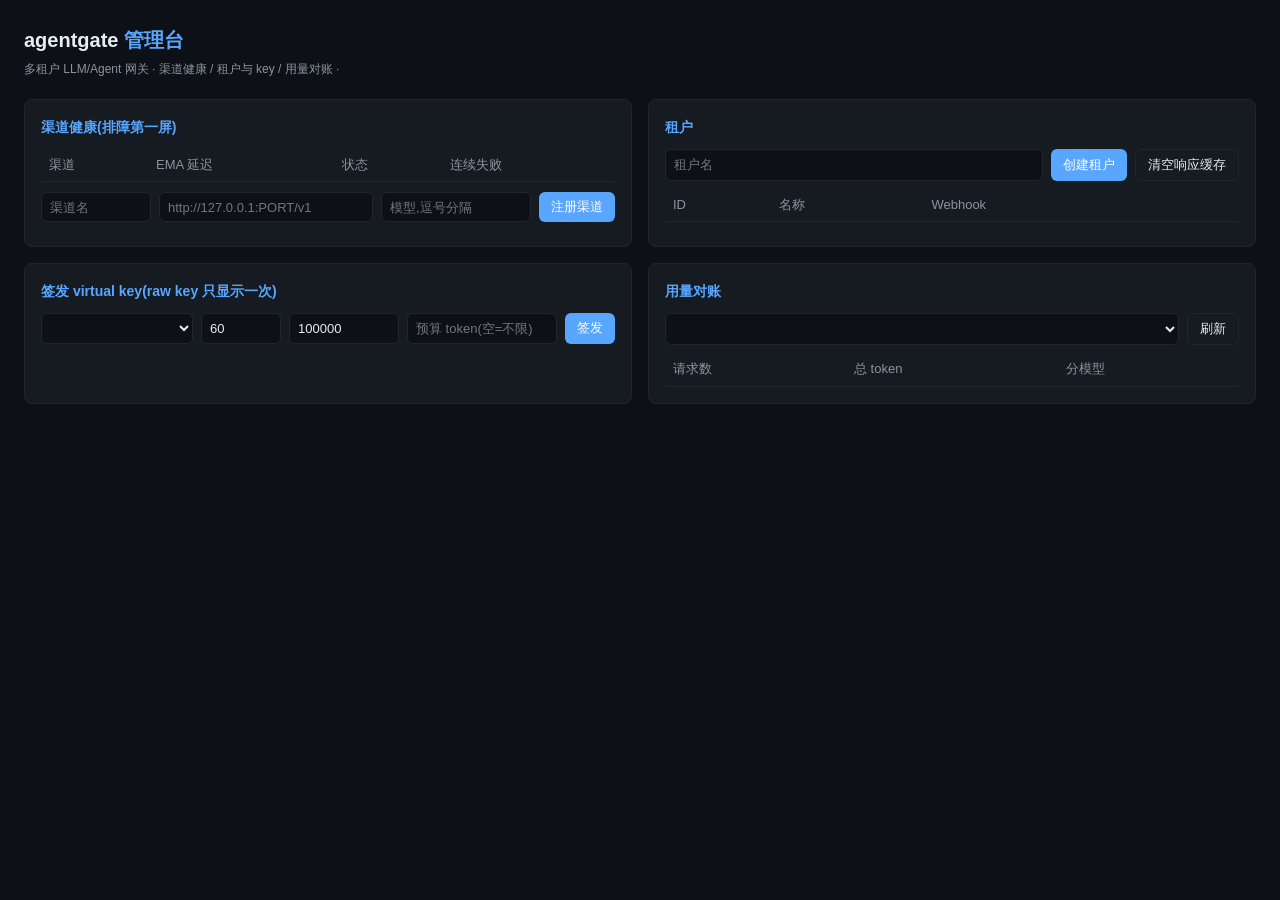
==== app/web/index.html @ cf0cd082 "feat: MCP 工具面(持久 loop)+ 精确响应缓存(租户隔离)+ 管理台 web + 渠道/租户查询 API + 传输错误分类重构" ====
<!DOCTYPE html>
<html lang="zh-CN">
<head>
<meta charset="utf-8">
<title>agentgate 管理台</title>
<style>
  :root { --bg:#0d1117; --card:#161b22; --line:#21262d; --fg:#e6edf3; --dim:#8b949e; --acc:#58a6ff; --ok:#3fb950; --warn:#d29922; --bad:#f85149; }
  * { box-sizing:border-box; margin:0; padding:0; }
  body { background:var(--bg); color:var(--fg); font:14px/1.6 "Segoe UI", "Microsoft YaHei", sans-serif; padding:24px; }
  h1 { font-size:20px; margin-bottom:4px; } h1 span { color:var(--acc); }
  .sub { color:var(--dim); font-size:12px; margin-bottom:20px; }
  .grid { display:grid; grid-template-columns:1fr 1fr; gap:16px; }
  .card { background:var(--card); border:1px solid var(--line); border-radius:8px; padding:16px; }
  .card h2 { font-size:14px; color:var(--acc); margin-bottom:10px; }
  table { width:100%; border-collapse:collapse; font-size:13px; }
  th, td { text-align:left; padding:6px 8px; border-bottom:1px solid var(--line); }
  th { color:var(--dim); font-weight:500; }
  .pill { display:inline-block; padding:1px 8px; border-radius:10px; font-size:12px; }
  .ok { background:rgba(63,185,80,.15); color:var(--ok); } .cool { background:rgba(248,81,73,.15); color:var(--bad); }
  button { background:var(--acc); color:#fff; border:0; border-radius:6px; padding:6px 12px; cursor:pointer; font-size:13px; }
  button.ghost { background:transparent; border:1px solid var(--line); color:var(--fg); }
  input, select { background:#0d1117; color:var(--fg); border:1px solid var(--line); border-radius:6px; padding:6px 8px; font-size:13px; }
  .row { display:flex; gap:8px; margin:8px 0; flex-wrap:wrap; }
  .keybox { margin-top:8px; padding:8px; background:#0d1117; border:1px dashed var(--warn); border-radius:6px; font-family:Consolas, monospace; font-size:12px; color:var(--warn); word-break:break-all; display:none; }
  .muted { color:var(--dim); }
  #toast { position:fixed; bottom:20px; right:20px; background:var(--card); border:1px solid var(--acc); border-radius:8px; padding:10px 14px; display:none; }
</style>
</head>
<body>
  <h1>agentgate <span>管理台</span></h1>
  <div class="sub">多租户 LLM/Agent 网关 · 渠道健康 / 租户与 key / 用量对账 · <span id="ver"></span></div>

  <div class="grid">
    <div class="card">
      <h2>渠道健康(排障第一屏)</h2>
      <table id="ch"><thead><tr><th>渠道</th><th>EMA 延迟</th><th>状态</th><th>连续失败</th></tr></thead><tbody></tbody></table>
      <div class="row" style="margin-top:10px">
        <input id="chName" placeholder="渠道名" style="width:110px">
        <input id="chUrl" placeholder="http://127.0.0.1:PORT/v1" style="flex:1">
        <input id="chModels" placeholder="模型,逗号分隔" style="width:150px">
        <button onclick="registerChannel()">注册渠道</button>
      </div>
    </div>

    <div class="card">
      <h2>租户</h2>
      <div class="row">
        <input id="tName" placeholder="租户名" style="flex:1">
        <button onclick="createTenant()">创建租户</button>
        <button class="ghost" onclick="purgeCache()">清空响应缓存</button>
      </div>
      <table id="tn"><thead><tr><th>ID</th><th>名称</th><th>Webhook</th><th></th></tr></thead><tbody></tbody></table>
    </div>

    <div class="card">
      <h2>签发 virtual key(raw key 只显示一次)</h2>
      <div class="row">
        <select id="kTenant" style="flex:1"></select>
        <input id="kRpm" type="number" value="60" style="width:80px" title="RPM">
        <input id="kTpm" type="number" value="100000" style="width:110px" title="TPM">
        <input id="kBudget" type="number" placeholder="预算 token(空=不限)" style="width:150px">
        <button onclick="issueKey()">签发</button>
      </div>
      <div id="keyOut" class="keybox"></div>
    </div>

    <div class="card">
      <h2>用量对账</h2>
      <div class="row"><select id="uTenant" style="flex:1" onchange="loadUsage()"></select><button class="ghost" onclick="loadUsage()">刷新</button></div>
      <table id="usage"><thead><tr><th>请求数</th><th>总 token</th><th>分模型</th></tr></thead><tbody></tbody></table>
    </div>
  </div>
  <div id="toast"></div>

<script>
const $ = s => document.querySelector(s);
const toast = m => { const t=$('#toast'); t.textContent=m; t.style.display='block'; setTimeout(()=>t.style.display='none',2500); };
const api = (p, opt) => fetch('/admin'+p, opt).then(async r => { const j = await r.json(); if (!r.ok) throw new Error(j.error?.message || r.status); return j; });

async function loadChannels(){
  const {channels} = await api('/channels');
  $('#ch tbody').innerHTML = channels.map(c => `<tr>
    <td><b>${c.name}</b><div class="muted">${(c.models||[]).join(', ')||'—'}</div></td>
    <td>${c.ema_ms} ms</td>
    <td>${c.cooling ? '<span class="pill cool">冷却中</span>' : '<span class="pill ok">健康</span>'}</td>
    <td>${c.fail_streak}</td></tr>`).join('');
}
async function registerChannel(){
  const models = $('#chModels').value.split(',').map(s=>s.trim()).filter(Boolean);
  await api('/channels', {method:'POST', headers:{'Content-Type':'application/json'},
    body: JSON.stringify({name:$('#chName').value, base_url:$('#chUrl').value, models})});
  toast('渠道已注册'); loadChannels();
}
async function loadTenants(){
  const {tenants} = await api('/tenants');
  $('#tn tbody').innerHTML = tenants.map(t => `<tr>
    <td class="muted">${t.id.slice(0,8)}…</td><td>${t.name}</td>
    <td class="muted">${t.webhook_url ? '已配置' : '—'}</td>
    <td><button class="ghost" onclick="pickTenant('${t.id}')">选入签发/对账</button></td></tr>`).join('');
  const opts = tenants.map(t => `<option value="${t.id}">${t.name}</option>`).join('');
  $('#kTenant').innerHTML = opts; $('#uTenant').innerHTML = opts;
}
function pickTenant(id){ $('#kTenant').value = id; $('#uTenant').value = id; loadUsage(); }
async function createTenant(){
  const {id} = await api('/tenants', {method:'POST', headers:{'Content-Type':'application/json'}, body: JSON.stringify({name:$('#tName').value})});
  toast('租户已创建 '+id.slice(0,8)); loadTenants();
}
async function issueKey(){
  const body = {name:'web', rpm_limit:+$('#kRpm').value, tpm_limit:+$('#kTpm').value};
  if ($('#kBudget').value) body.budget_tokens = +$('#kBudget').value;
  const {key} = await api(`/tenants/${$('#kTenant').value}/keys`, {method:'POST', headers:{'Content-Type':'application/json'}, body: JSON.stringify(body)});
  const out = $('#keyOut'); out.style.display='block'; out.textContent = 'raw key(仅此一次): '+key;
}
async function loadUsage(){
  const tid = $('#uTenant').value; if (!tid) return;
  const u = await api(`/tenants/${tid}/usage`);
  $('#usage tbody').innerHTML = `<tr><td>${u.requests}</td><td>${u.total_tokens}</td>
    <td class="muted">${Object.entries(u.by_model).map(([m,v])=>`${m}×${v.requests}`).join(' · ')||'—'}</td></tr>`;
}
async function purgeCache(){
  const {purged} = await api('/cache', {method:'DELETE'});
  toast('已清空 '+purged+' 条缓存');
}
(async () => {
  $('#ver').textContent = 'v' + (await (await fetch('/health')).json()).version;
  await loadChannels(); await loadTenants();
  if ($('#uTenant').value) await loadUsage();
  setInterval(loadChannels, 5000);  // 渠道健康 5s 自刷新
})();
</script>
</body>
</html>
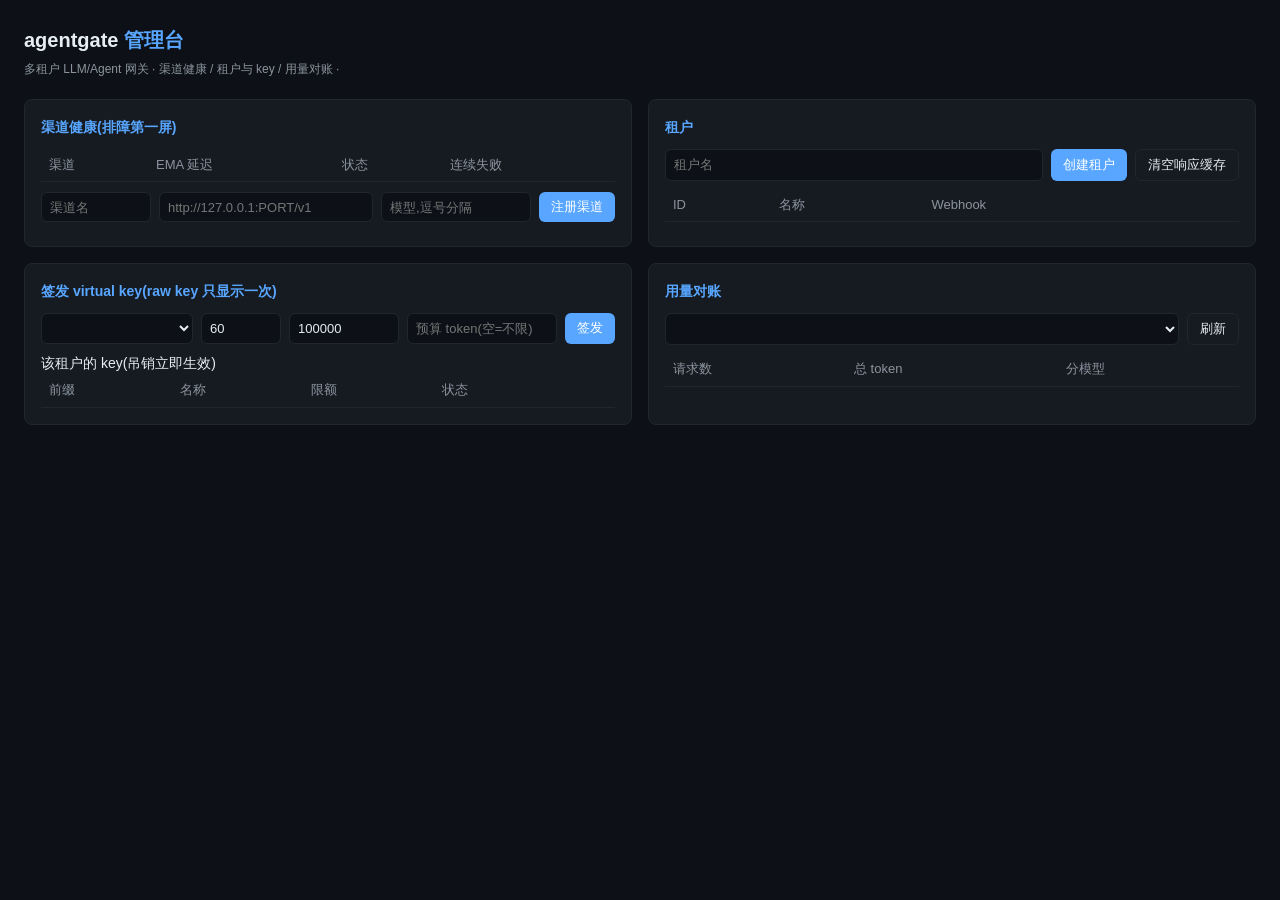
==== commit 6ce5adab: "feat: Playground 试玩台(SSE 逐字/TTFT/渠道/缓存命中实测显示)+ 管理台 v2(key 清单/吊销按钮)= 52 全绿" ====
--- a/app/web/index.html
+++ b/app/web/index.html
@@ -62,6 +62,8 @@
         <button onclick="issueKey()">签发</button>
       </div>
       <div id="keyOut" class="keybox"></div>
+      <label style="margin-top:12px">该租户的 key(吊销立即生效)</label>
+      <table id="klist"><thead><tr><th>前缀</th><th>名称</th><th>限额</th><th>状态</th><th></th></tr></thead><tbody></tbody></table>
     </div>
 
     <div class="card">
@@ -100,7 +102,22 @@
   const opts = tenants.map(t => `<option value="${t.id}">${t.name}</option>`).join('');
   $('#kTenant').innerHTML = opts; $('#uTenant').innerHTML = opts;
 }
-function pickTenant(id){ $('#kTenant').value = id; $('#uTenant').value = id; loadUsage(); }
+function pickTenant(id){ $('#kTenant').value = id; $('#uTenant').value = id; loadUsage(); loadKeyList(); }
+async function loadKeyList(){
+  const tid = $('#kTenant').value; if (!tid) return;
+  try {
+    const {keys} = await api(`/tenants/${tid}/keys`);
+    $('#klist tbody').innerHTML = keys.map(k => `<tr>
+      <td class="muted">${k.prefix}…</td><td>${k.name||'—'}</td>
+      <td class="muted">${k.rpm_limit}/min</td>
+      <td>${k.is_active ? '<span class="pill ok">有效</span>' : '<span class="pill cool">已吊销</span>'}</td>
+      <td>${k.is_active ? `<button class="ghost" onclick="revokeKey('${k.key_id}')">吊销</button>` : ''}</td></tr>`).join('') || '<tr><td colspan="5" class="muted">无</td></tr>';
+  } catch(e) { /* 租户刚创建时无 key,静默 */ }
+}
+async function revokeKey(kid){
+  await api(`/keys/${kid}/deactivate`, {method:'POST'});
+  toast('已吊销 ' + kid.slice(0,8)); loadKeyList();
+}
 async function createTenant(){
   const {id} = await api('/tenants', {method:'POST', headers:{'Content-Type':'application/json'}, body: JSON.stringify({name:$('#tName').value})});
   toast('租户已创建 '+id.slice(0,8)); loadTenants();
@@ -124,6 +141,7 @@
 (async () => {
   $('#ver').textContent = 'v' + (await (await fetch('/health')).json()).version;
   await loadChannels(); await loadTenants();
+  if ($('#kTenant').value) await loadKeyList();
   if ($('#uTenant').value) await loadUsage();
   setInterval(loadChannels, 5000);  // 渠道健康 5s 自刷新
 })();
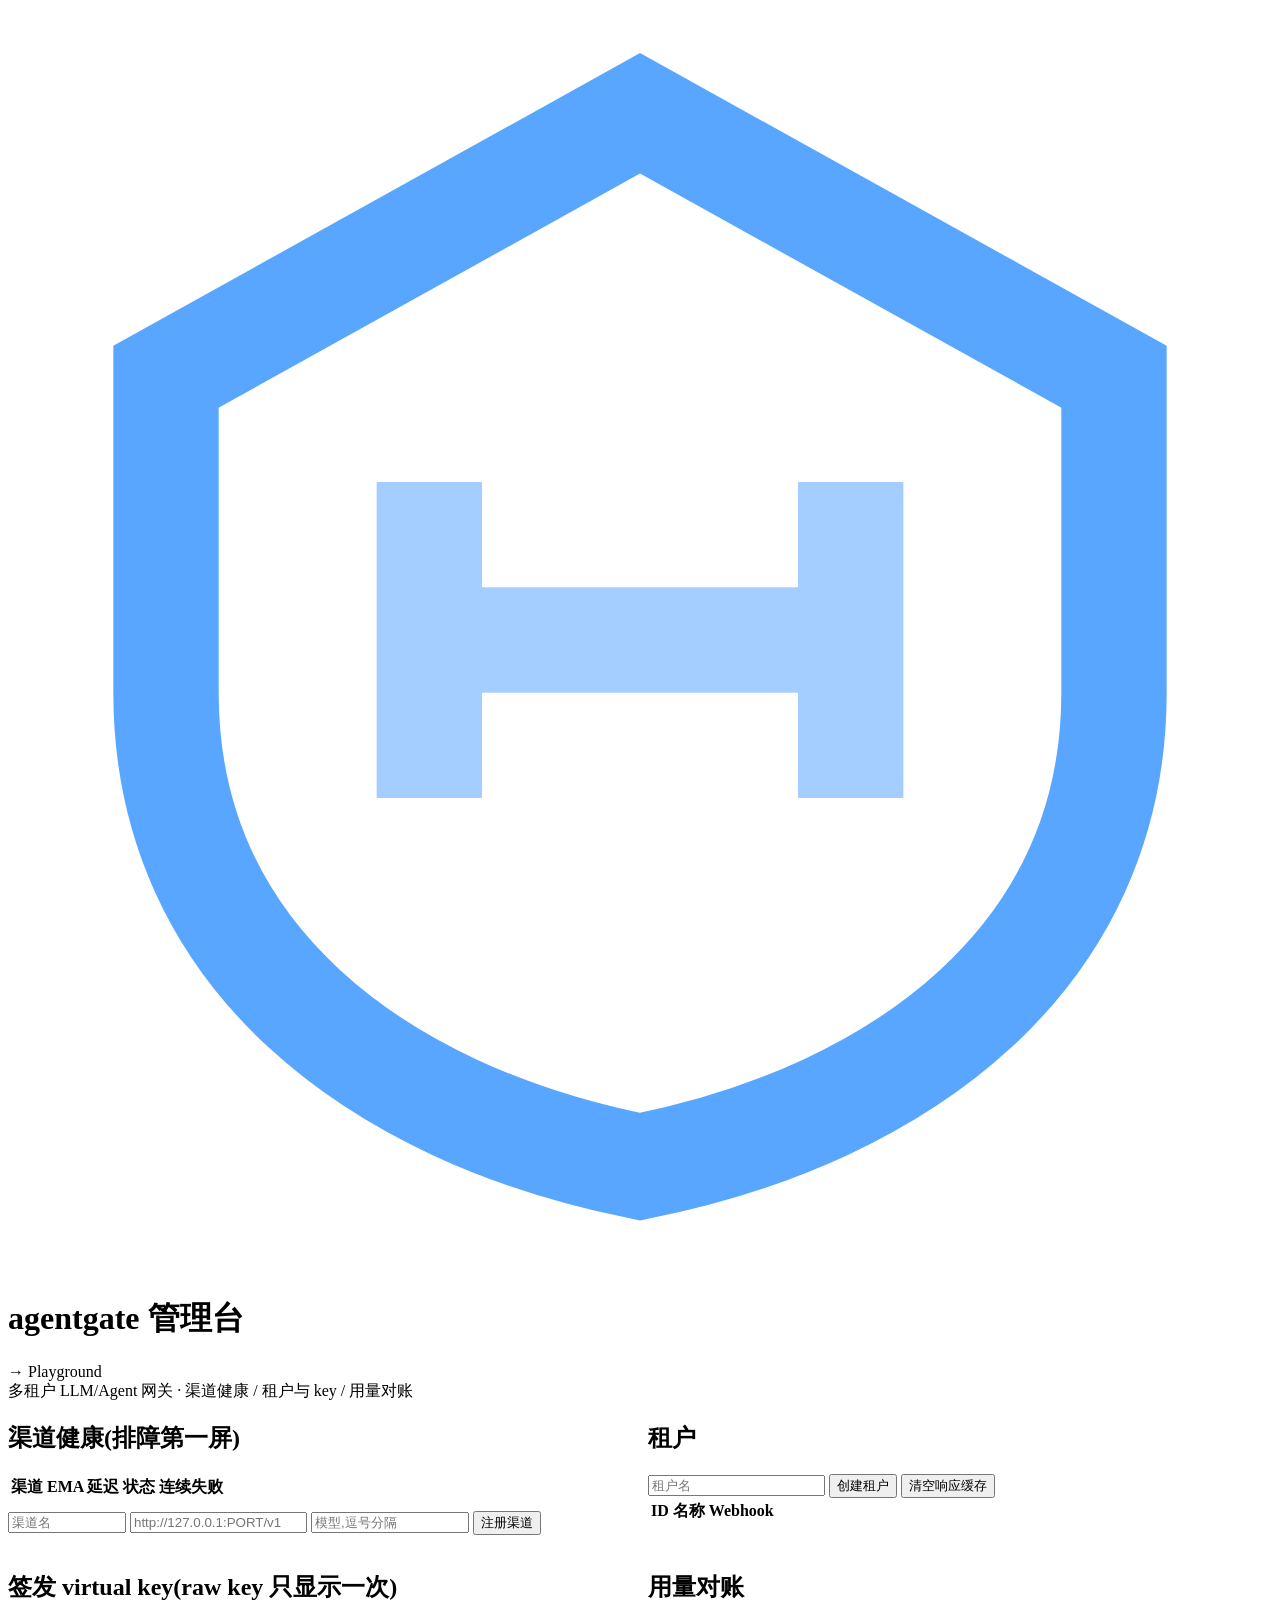
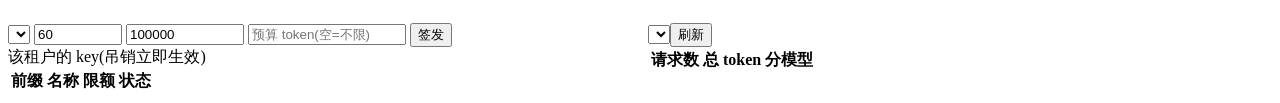
==== commit 3990c026: "feat: 前端视觉升级——共享设计系统 style.css(渐变辉光/玻璃卡片/悬停态)+ Playground 气泡流(Ctrl+Enter/TTFT 配色/历史药丸)+ 管理台头部状态条与 Pl" ====
--- a/app/web/index.html
+++ b/app/web/index.html
@@ -3,32 +3,19 @@
 <head>
 <meta charset="utf-8">
 <title>agentgate 管理台</title>
+<link rel="stylesheet" href="/web-static/style.css">
 <style>
-  :root { --bg:#0d1117; --card:#161b22; --line:#21262d; --fg:#e6edf3; --dim:#8b949e; --acc:#58a6ff; --ok:#3fb950; --warn:#d29922; --bad:#f85149; }
-  * { box-sizing:border-box; margin:0; padding:0; }
-  body { background:var(--bg); color:var(--fg); font:14px/1.6 "Segoe UI", "Microsoft YaHei", sans-serif; padding:24px; }
-  h1 { font-size:20px; margin-bottom:4px; } h1 span { color:var(--acc); }
-  .sub { color:var(--dim); font-size:12px; margin-bottom:20px; }
   .grid { display:grid; grid-template-columns:1fr 1fr; gap:16px; }
-  .card { background:var(--card); border:1px solid var(--line); border-radius:8px; padding:16px; }
-  .card h2 { font-size:14px; color:var(--acc); margin-bottom:10px; }
-  table { width:100%; border-collapse:collapse; font-size:13px; }
-  th, td { text-align:left; padding:6px 8px; border-bottom:1px solid var(--line); }
-  th { color:var(--dim); font-weight:500; }
-  .pill { display:inline-block; padding:1px 8px; border-radius:10px; font-size:12px; }
-  .ok { background:rgba(63,185,80,.15); color:var(--ok); } .cool { background:rgba(248,81,73,.15); color:var(--bad); }
-  button { background:var(--acc); color:#fff; border:0; border-radius:6px; padding:6px 12px; cursor:pointer; font-size:13px; }
-  button.ghost { background:transparent; border:1px solid var(--line); color:var(--fg); }
-  input, select { background:#0d1117; color:var(--fg); border:1px solid var(--line); border-radius:6px; padding:6px 8px; font-size:13px; }
-  .row { display:flex; gap:8px; margin:8px 0; flex-wrap:wrap; }
-  .keybox { margin-top:8px; padding:8px; background:#0d1117; border:1px dashed var(--warn); border-radius:6px; font-family:Consolas, monospace; font-size:12px; color:var(--warn); word-break:break-all; display:none; }
-  .muted { color:var(--dim); }
-  #toast { position:fixed; bottom:20px; right:20px; background:var(--card); border:1px solid var(--acc); border-radius:8px; padding:10px 14px; display:none; }
 </style>
 </head>
 <body>
-  <h1>agentgate <span>管理台</span></h1>
-  <div class="sub">多租户 LLM/Agent 网关 · 渠道健康 / 租户与 key / 用量对账 · <span id="ver"></span></div>
+  <div class="top">
+    <div class="logo"><svg viewBox="0 0 24 24" fill="none" stroke="#58a6ff" stroke-width="2"><path d="M12 2L3 7v6c0 5 4 8 9 9 5-1 9-4 9-9V7l-9-5z"/><path d="M8 12h8M8 9v6M16 9v6" stroke-opacity=".55"/></svg></div>
+    <h1>agentgate <span>管理台</span></h1>
+    <span class="badge" id="ver"></span>
+    <span class="badge" style="margin-left:auto"><a href="/playground" style="color:var(--acc);text-decoration:none">→ Playground</a></span>
+  </div>
+  <div class="sub"><span class="dot"></span>多租户 LLM/Agent 网关 · 渠道健康 / 租户与 key / 用量对账</div>
 
   <div class="grid">
     <div class="card">
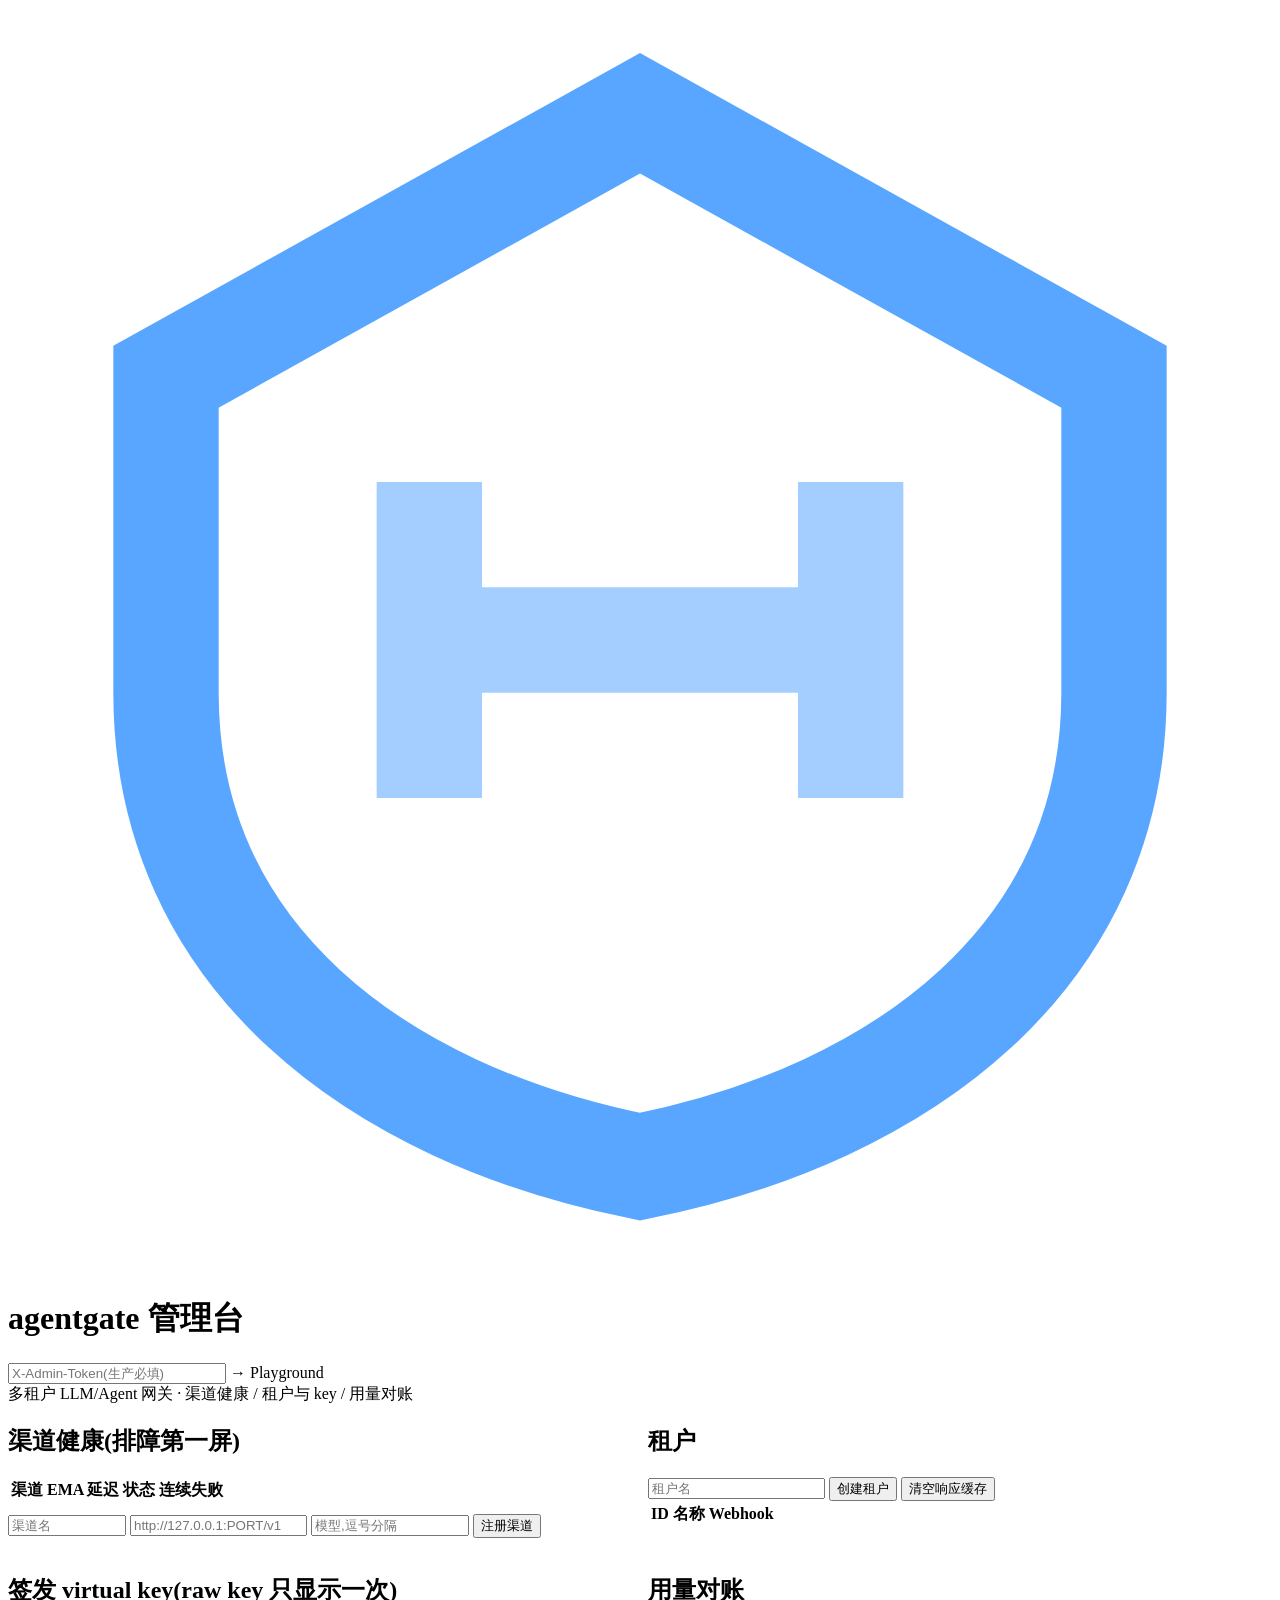
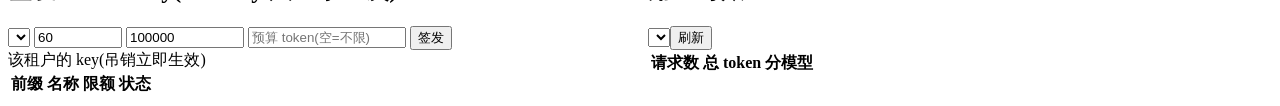
==== commit a1927a3b: "feat: 管理面安全与部署卫生——常量时间 token/渠道超时持久化/prod fail-closed/非 root 镜像 - admin token 常量时间比较(防前缀逐字节探测);GET /" ====
--- a/app/web/index.html
+++ b/app/web/index.html
@@ -13,7 +13,9 @@
     <div class="logo"><svg viewBox="0 0 24 24" fill="none" stroke="#58a6ff" stroke-width="2"><path d="M12 2L3 7v6c0 5 4 8 9 9 5-1 9-4 9-9V7l-9-5z"/><path d="M8 12h8M8 9v6M16 9v6" stroke-opacity=".55"/></svg></div>
     <h1>agentgate <span>管理台</span></h1>
     <span class="badge" id="ver"></span>
-    <span class="badge" style="margin-left:auto"><a href="/playground" style="color:var(--acc);text-decoration:none">→ Playground</a></span>
+    <input id="adminToken" type="password" placeholder="X-Admin-Token(生产必填)" autocomplete="off"
+           style="margin-left:auto;width:210px" title="仅存 sessionStorage,不写 cookie">
+    <span class="badge"><a href="/playground" style="color:var(--acc);text-decoration:none">→ Playground</a></span>
   </div>
   <div class="sub"><span class="dot"></span>多租户 LLM/Agent 网关 · 渠道健康 / 租户与 key / 用量对账</div>
 
@@ -64,15 +66,32 @@
 <script>
 const $ = s => document.querySelector(s);
 const toast = m => { const t=$('#toast'); t.textContent=m; t.style.display='block'; setTimeout(()=>t.style.display='none',2500); };
-const api = (p, opt) => fetch('/admin'+p, opt).then(async r => { const j = await r.json(); if (!r.ok) throw new Error(j.error?.message || r.status); return j; });
+const esc = s => String(s ?? '').replace(/&/g,'&amp;').replace(/</g,'&lt;').replace(/>/g,'&gt;').replace(/"/g,'&quot;');
+const adminToken = () => sessionStorage.getItem('ag_admin_token') || '';
+$('#adminToken').value = adminToken();
+$('#adminToken').addEventListener('input', e => sessionStorage.setItem('ag_admin_token', e.target.value.trim()));
+const api = (p, opt = {}) => {
+  opt.headers = {...(opt.headers || {})};
+  const token = adminToken();
+  if (token) opt.headers['X-Admin-Token'] = token;
+  return fetch('/admin'+p, opt).then(async r => {
+    const j = await r.json().catch(() => ({}));
+    if (!r.ok) {
+      const msg = r.status === 401 ? '需要有效的 X-Admin-Token' : (j.error?.message || r.status);
+      toast(msg);
+      throw new Error(msg);
+    }
+    return j;
+  });
+};
 
 async function loadChannels(){
   const {channels} = await api('/channels');
   $('#ch tbody').innerHTML = channels.map(c => `<tr>
-    <td><b>${c.name}</b><div class="muted">${(c.models||[]).join(', ')||'—'}</div></td>
-    <td>${c.ema_ms} ms</td>
+    <td><b>${esc(c.name)}</b><div class="muted">${esc((c.models||[]).join(', ')||'—')}</div></td>
+    <td>${esc(c.ema_ms)} ms</td>
     <td>${c.cooling ? '<span class="pill cool">冷却中</span>' : '<span class="pill ok">健康</span>'}</td>
-    <td>${c.fail_streak}</td></tr>`).join('');
+    <td>${esc(c.fail_streak)}</td></tr>`).join('');
 }
 async function registerChannel(){
   const models = $('#chModels').value.split(',').map(s=>s.trim()).filter(Boolean);
@@ -83,10 +102,10 @@
 async function loadTenants(){
   const {tenants} = await api('/tenants');
   $('#tn tbody').innerHTML = tenants.map(t => `<tr>
-    <td class="muted">${t.id.slice(0,8)}…</td><td>${t.name}</td>
+    <td class="muted">${esc(t.id.slice(0,8))}…</td><td>${esc(t.name)}</td>
     <td class="muted">${t.webhook_url ? '已配置' : '—'}</td>
-    <td><button class="ghost" onclick="pickTenant('${t.id}')">选入签发/对账</button></td></tr>`).join('');
-  const opts = tenants.map(t => `<option value="${t.id}">${t.name}</option>`).join('');
+    <td><button class="ghost" onclick="pickTenant('${esc(t.id)}')">选入签发/对账</button></td></tr>`).join('');
+  const opts = tenants.map(t => `<option value="${esc(t.id)}">${esc(t.name)}</option>`).join('');
   $('#kTenant').innerHTML = opts; $('#uTenant').innerHTML = opts;
 }
 function pickTenant(id){ $('#kTenant').value = id; $('#uTenant').value = id; loadUsage(); loadKeyList(); }
@@ -95,8 +114,8 @@
   try {
     const {keys} = await api(`/tenants/${tid}/keys`);
     $('#klist tbody').innerHTML = keys.map(k => `<tr>
-      <td class="muted">${k.prefix}…</td><td>${k.name||'—'}</td>
-      <td class="muted">${k.rpm_limit}/min</td>
+      <td class="muted">${esc(k.prefix)}…</td><td>${esc(k.name||'—')}</td>
+      <td class="muted">${esc(k.rpm_limit)}/min</td>
       <td>${k.is_active ? '<span class="pill ok">有效</span>' : '<span class="pill cool">已吊销</span>'}</td>
       <td>${k.is_active ? `<button class="ghost" onclick="revokeKey('${k.key_id}')">吊销</button>` : ''}</td></tr>`).join('') || '<tr><td colspan="5" class="muted">无</td></tr>';
   } catch(e) { /* 租户刚创建时无 key,静默 */ }
@@ -118,8 +137,8 @@
 async function loadUsage(){
   const tid = $('#uTenant').value; if (!tid) return;
   const u = await api(`/tenants/${tid}/usage`);
-  $('#usage tbody').innerHTML = `<tr><td>${u.requests}</td><td>${u.total_tokens}</td>
-    <td class="muted">${Object.entries(u.by_model).map(([m,v])=>`${m}×${v.requests}`).join(' · ')||'—'}</td></tr>`;
+  $('#usage tbody').innerHTML = `<tr><td>${esc(u.requests)}</td><td>${esc(u.total_tokens)}</td>
+    <td class="muted">${Object.entries(u.by_model).map(([m,v])=>`${esc(m)}×${esc(v.requests)}`).join(' · ')||'—'}</td></tr>`;
 }
 async function purgeCache(){
   const {purged} = await api('/cache', {method:'DELETE'});
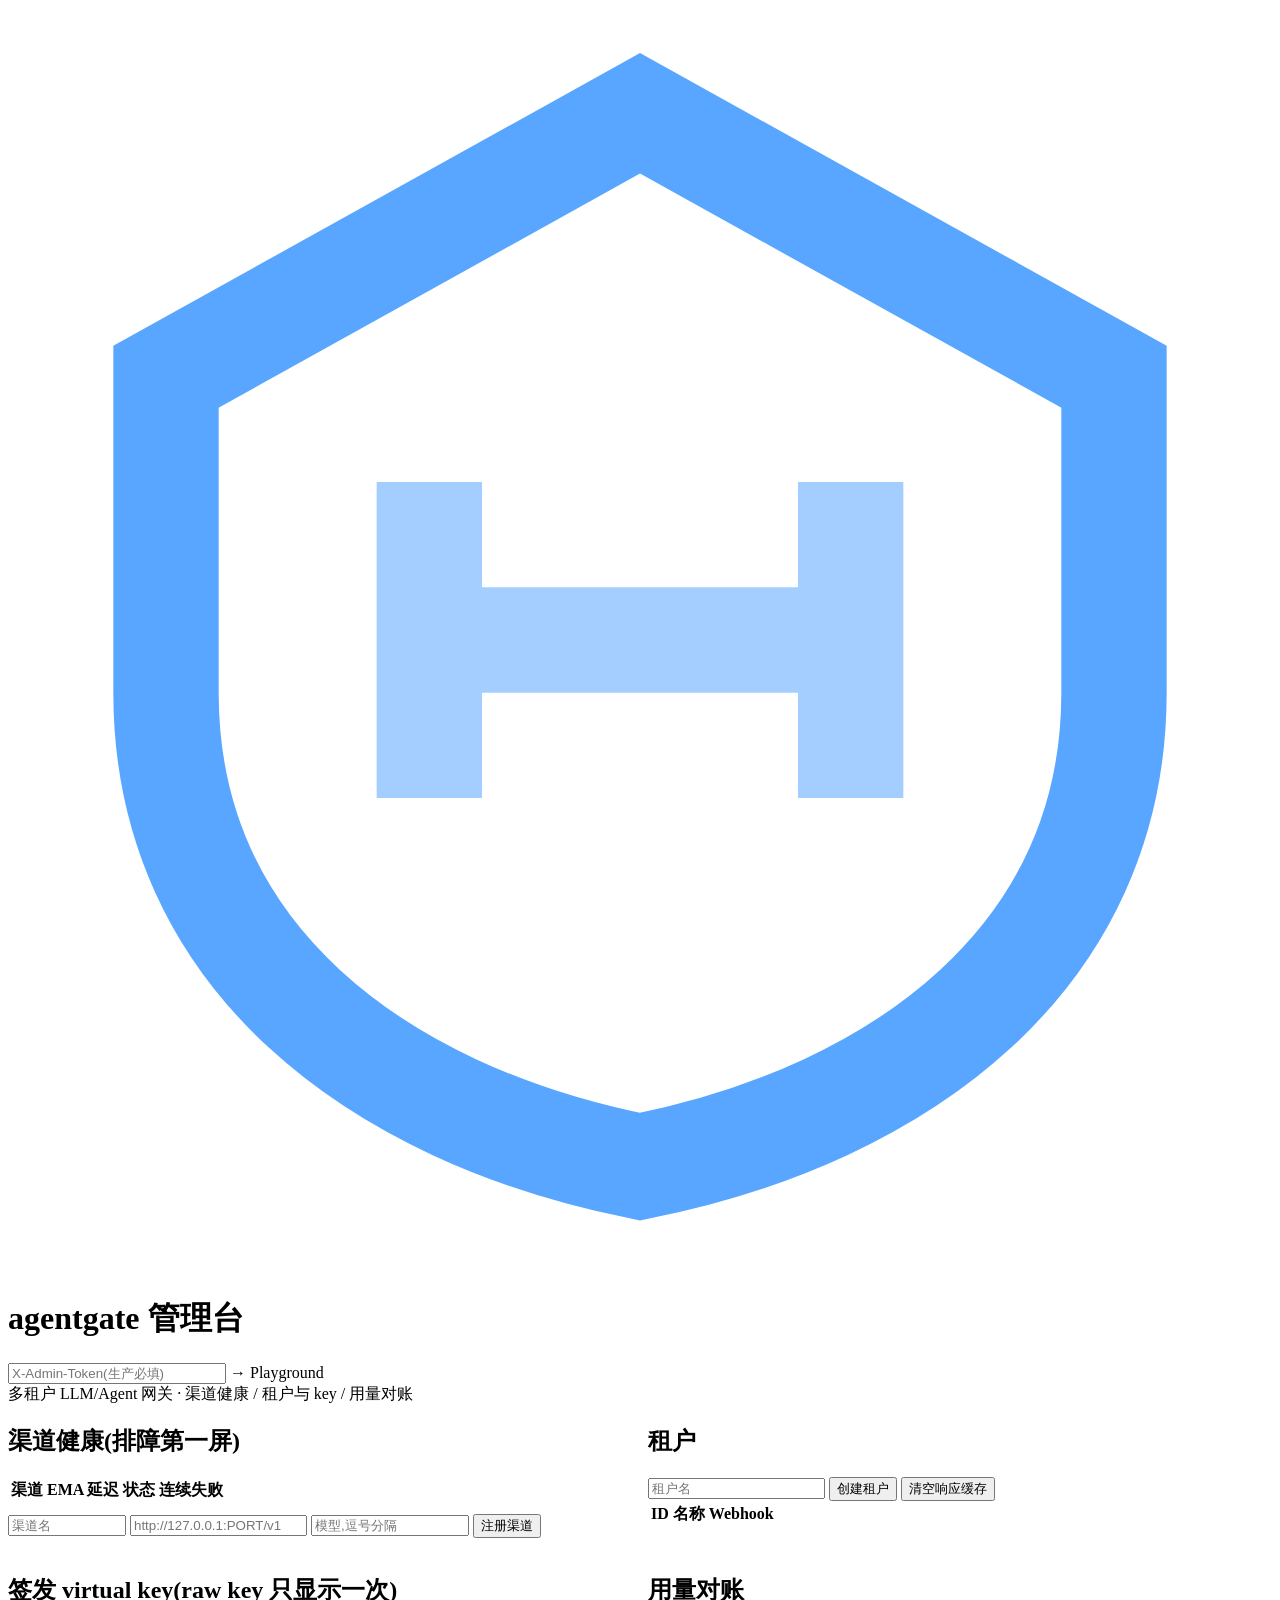
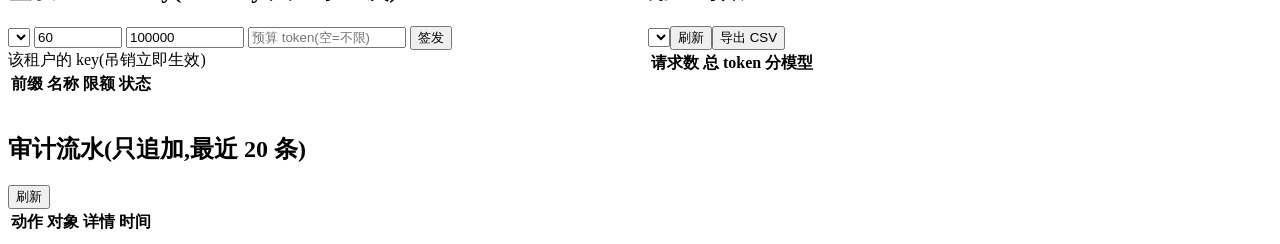
==== commit e8214014: "feat: 管理台补审计流水与账单导出——管理面能力从 API 走到可见 - 审计流水卡片(最近 20 条:动作/对象/详情/时间,esc 转义) - 用量对账加'导出 CSV'按钮(fetch bl" ====
--- a/app/web/index.html
+++ b/app/web/index.html
@@ -57,8 +57,14 @@
 
     <div class="card">
       <h2>用量对账</h2>
-      <div class="row"><select id="uTenant" style="flex:1" onchange="loadUsage()"></select><button class="ghost" onclick="loadUsage()">刷新</button></div>
+      <div class="row"><select id="uTenant" style="flex:1" onchange="loadUsage()"></select><button class="ghost" onclick="loadUsage()">刷新</button><button class="ghost" onclick="exportBilling()">导出 CSV</button></div>
       <table id="usage"><thead><tr><th>请求数</th><th>总 token</th><th>分模型</th></tr></thead><tbody></tbody></table>
+    </div>
+
+    <div class="card">
+      <h2>审计流水(只追加,最近 20 条)</h2>
+      <div class="row"><button class="ghost" onclick="loadAudit()">刷新</button></div>
+      <table id="audit"><thead><tr><th>动作</th><th>对象</th><th>详情</th><th>时间</th></tr></thead><tbody></tbody></table>
     </div>
   </div>
   <div id="toast"></div>
@@ -144,11 +150,34 @@
   const {purged} = await api('/cache', {method:'DELETE'});
   toast('已清空 '+purged+' 条缓存');
 }
+async function loadAudit(){
+  const {entries} = await api('/audit?limit=20');
+  $('#audit tbody').innerHTML = entries.map(e => `<tr>
+    <td><b>${esc(e.action)}</b></td><td class="muted">${esc(e.target_type)}:${esc(e.target_id.slice(0,12))}</td>
+    <td class="muted">${esc(JSON.stringify(e.detail ?? {})).slice(0,60)}</td>
+    <td class="muted">${esc(e.created_at.slice(0,19).replace('T',' '))}</td></tr>`).join('')
+    || '<tr><td colspan="4" class="muted">暂无</td></tr>';
+}
+async function exportBilling(){
+  const tid = $('#uTenant').value; if (!tid) { toast('先选入租户'); return; }
+  try {
+    const r = await fetch(`/admin/tenants/${tid}/billing?format=csv`, {headers: {'X-Admin-Token': adminToken()}});
+    if (!r.ok) throw new Error(r.status);
+    const blob = await r.blob();
+    const a = document.createElement('a');
+    a.href = URL.createObjectURL(blob);
+    a.download = `billing-${tid}.csv`;
+    a.click();
+    URL.revokeObjectURL(a.href);
+    toast('账单已导出');
+  } catch (e) { toast('导出失败: ' + e.message); }
+}
 (async () => {
   $('#ver').textContent = 'v' + (await (await fetch('/health')).json()).version;
   await loadChannels(); await loadTenants();
   if ($('#kTenant').value) await loadKeyList();
   if ($('#uTenant').value) await loadUsage();
+  await loadAudit();
   setInterval(loadChannels, 5000);  // 渠道健康 5s 自刷新
 })();
 </script>
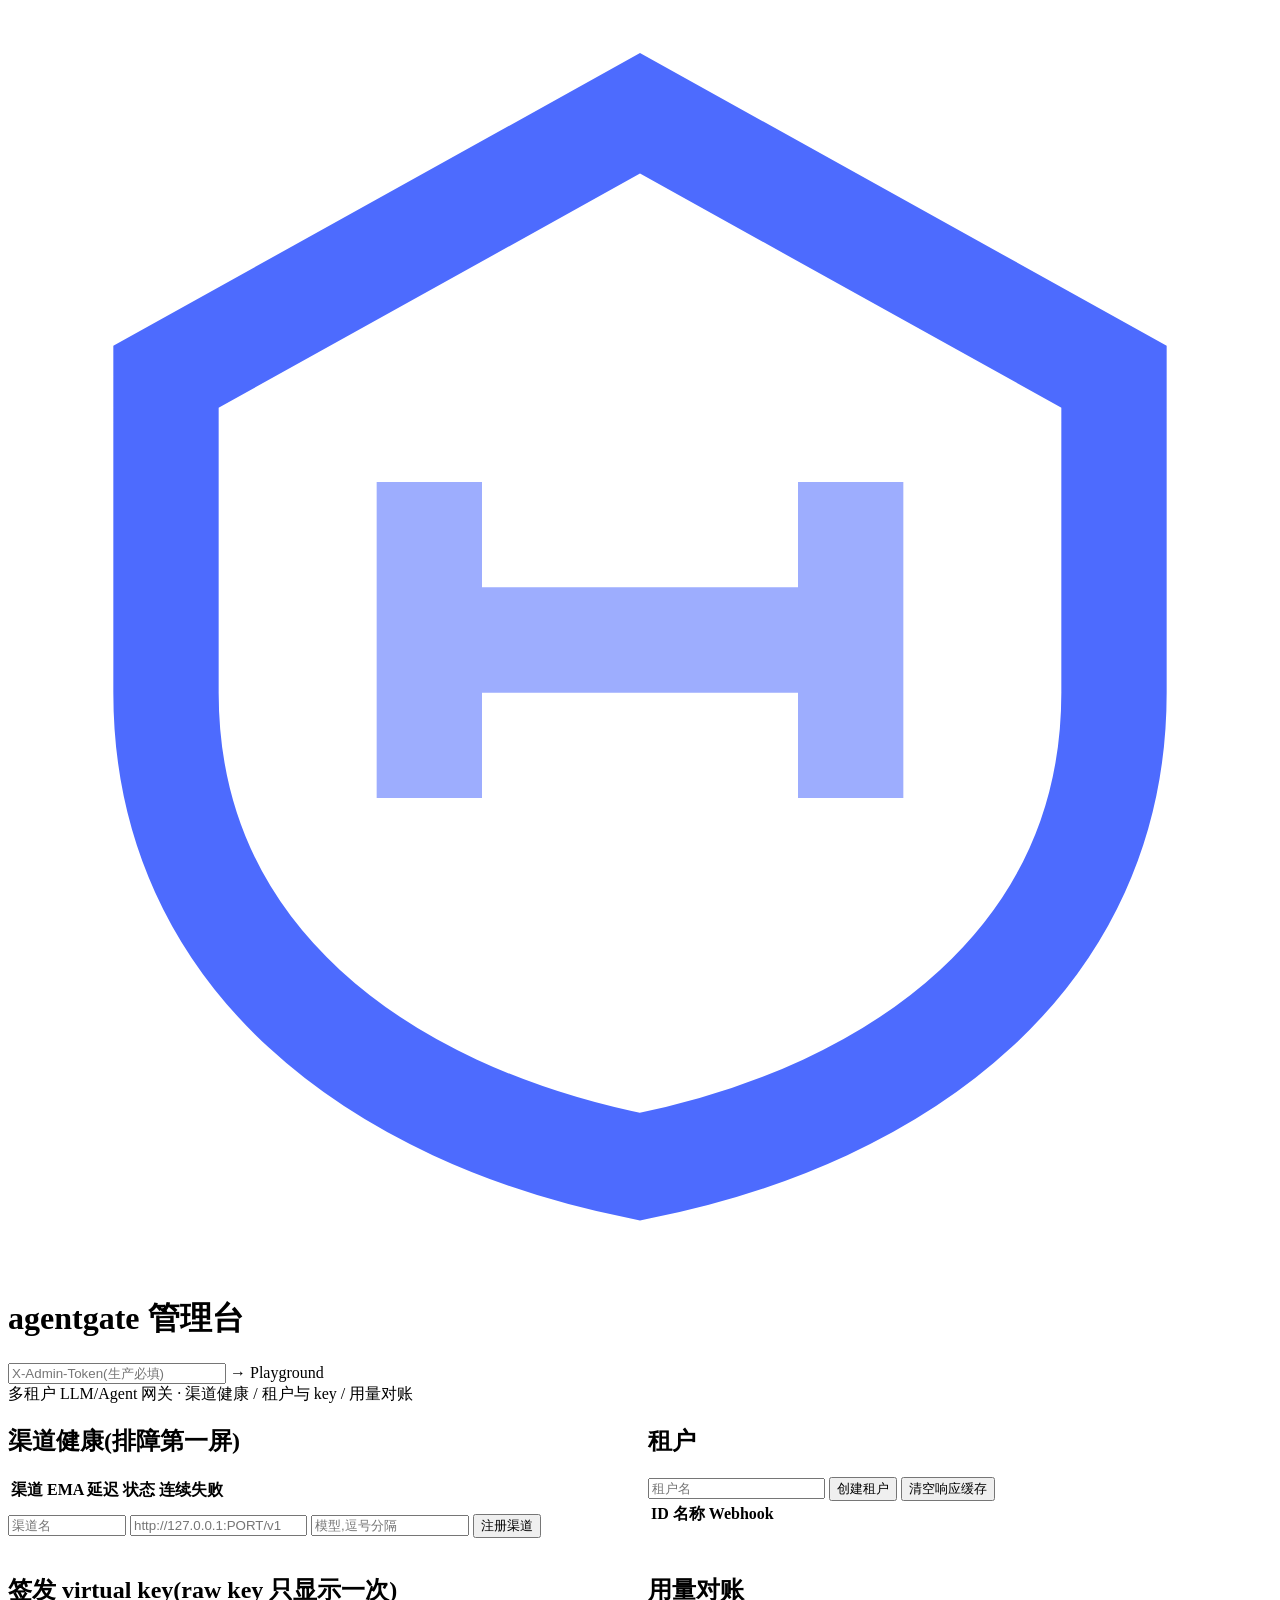
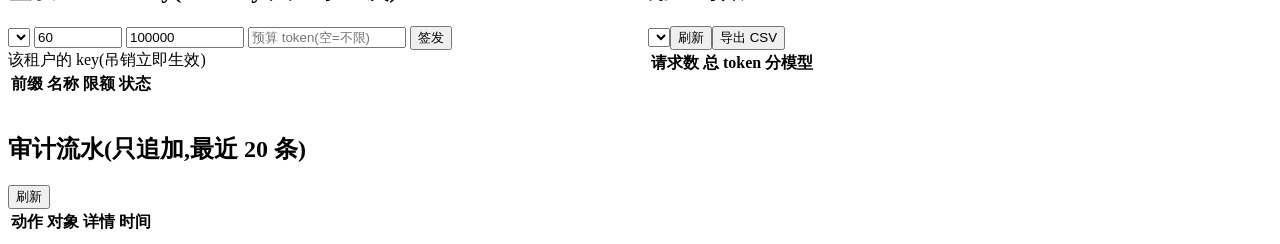
==== commit 173894bd: "feat: 前端主题重设计——DeepSeek 风浅色(白底/蓝点缀/大圆角/柔和阴影) - style.css 全量重写:#f5f6f8 底+白卡 16px 圆角+双层柔影;主色 #4d6bfe  " ====
--- a/app/web/index.html
+++ b/app/web/index.html
@@ -10,7 +10,7 @@
 </head>
 <body>
   <div class="top">
-    <div class="logo"><svg viewBox="0 0 24 24" fill="none" stroke="#58a6ff" stroke-width="2"><path d="M12 2L3 7v6c0 5 4 8 9 9 5-1 9-4 9-9V7l-9-5z"/><path d="M8 12h8M8 9v6M16 9v6" stroke-opacity=".55"/></svg></div>
+    <div class="logo"><svg viewBox="0 0 24 24" fill="none" stroke="#4d6bfe" stroke-width="2"><path d="M12 2L3 7v6c0 5 4 8 9 9 5-1 9-4 9-9V7l-9-5z"/><path d="M8 12h8M8 9v6M16 9v6" stroke-opacity=".55"/></svg></div>
     <h1>agentgate <span>管理台</span></h1>
     <span class="badge" id="ver"></span>
     <input id="adminToken" type="password" placeholder="X-Admin-Token(生产必填)" autocomplete="off"
